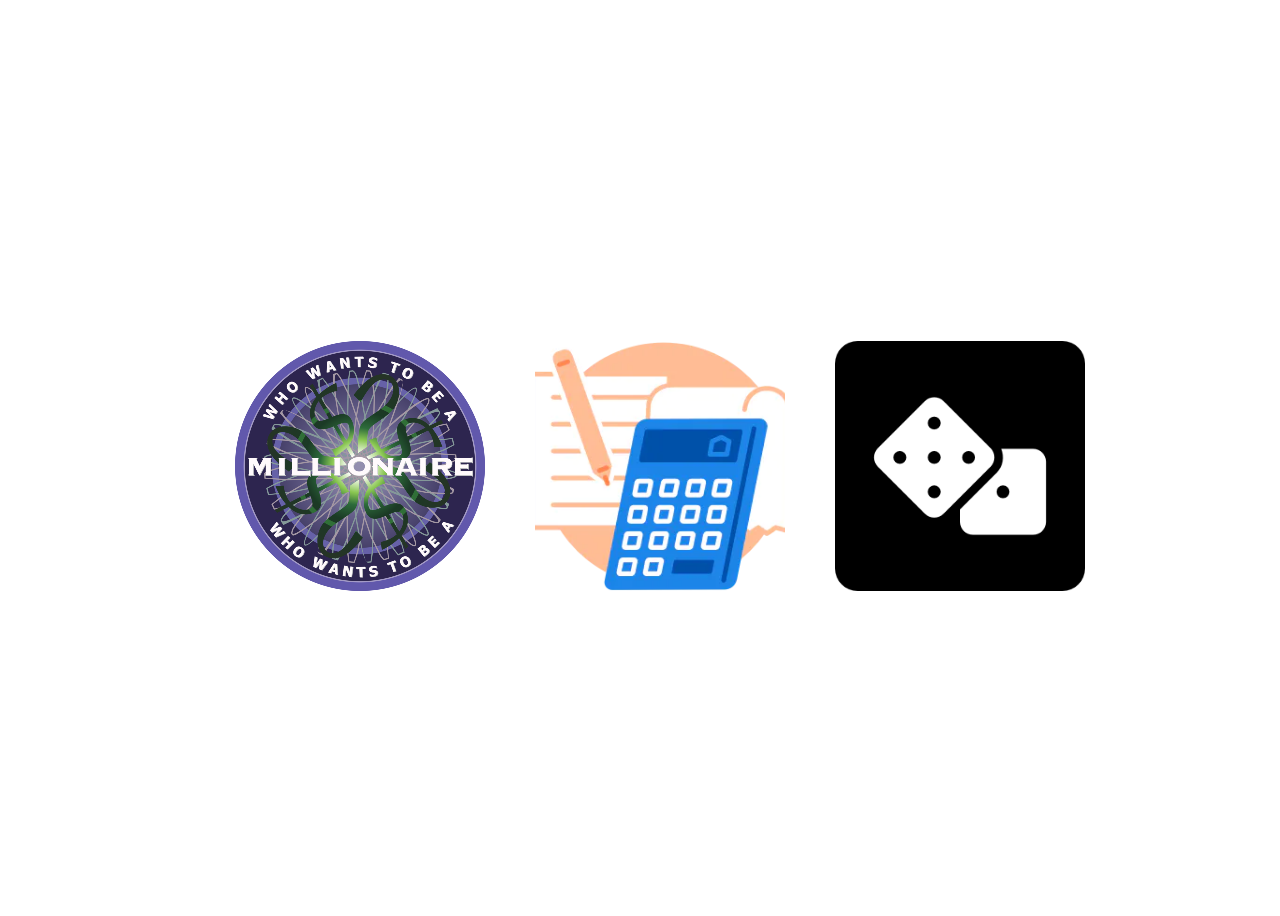
==== index.html @ 4fefc9bc "Add files via upload" ====
<!DOCTYPE html>
<html lang="en">

<head>
    <meta charset="UTF-8">
    <meta http-equiv="X-UA-Compatible" content="IE=edge">
    <meta name="viewport" content="width=device-width, initial-scale=1.0">
    <style>
        html,
        body {
            height: 100%
        }
        
        ul,
        li {
            list-style: none;
        }
        
        .list {
            height: 100%;
            display: flex;
            justify-content: center;
            align-items: center;
            column-gap: 50px;
        }
        
        .item {
            width: 250px;
            height: 250px;
            position: relative;
            transition: 0.7s;
        }
        
        .item:hover {
            transform: scale(1.25);
        }
        
        .item img {
            position: absolute;
            object-fit: cover;
            width: 100%;
            height: 100%;
        }
    </style>
    <title>Document</title>
</head>

<body>
    <ul class="list">
        <li class="item">
            <a href="./Millionaire/index.html"><img src="./img/millionaire.png" alt="millionaire"></a>
        </li>
        <li class="item">
            <a href="./calculator/calculator.html"><img src="./img/calculator.png" alt="calculator"></a>
        </li>
        <li class="item">
            <a href="./randomizer/randomizer.html"><img src="./img/randomizer.png" alt="randomizer"></a>
        </li>
    </ul>
</body>

</html>
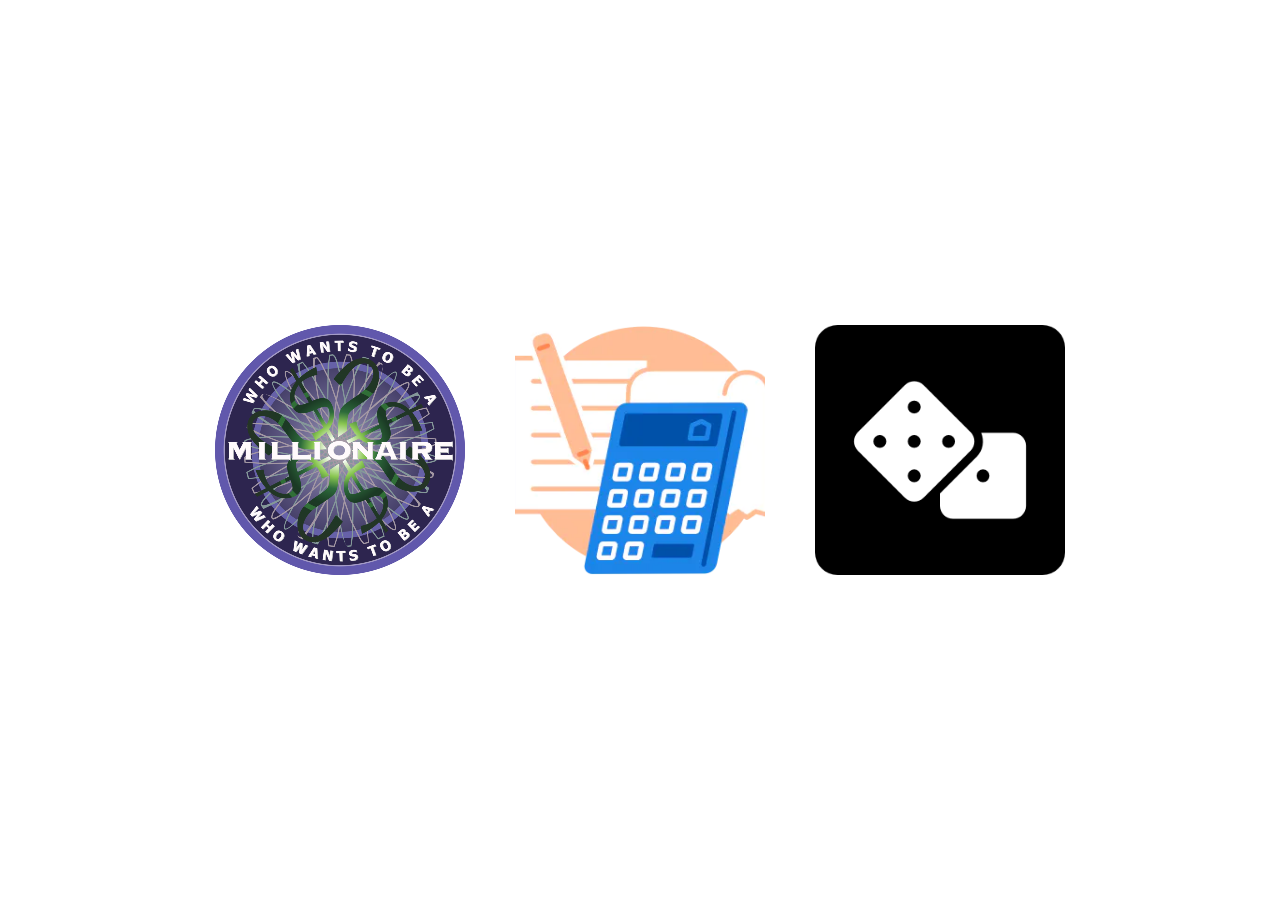
==== commit 935be251: "Update index.html" ====
--- a/index.html
+++ b/index.html
@@ -6,6 +6,11 @@
     <meta http-equiv="X-UA-Compatible" content="IE=edge">
     <meta name="viewport" content="width=device-width, initial-scale=1.0">
     <style>
+        *{
+             box-sizing: border-box;
+            margin:0;
+            padding: 0;
+        }
         html,
         body {
             height: 100%
@@ -59,4 +64,4 @@
     </ul>
 </body>
 
-</html>+</html>
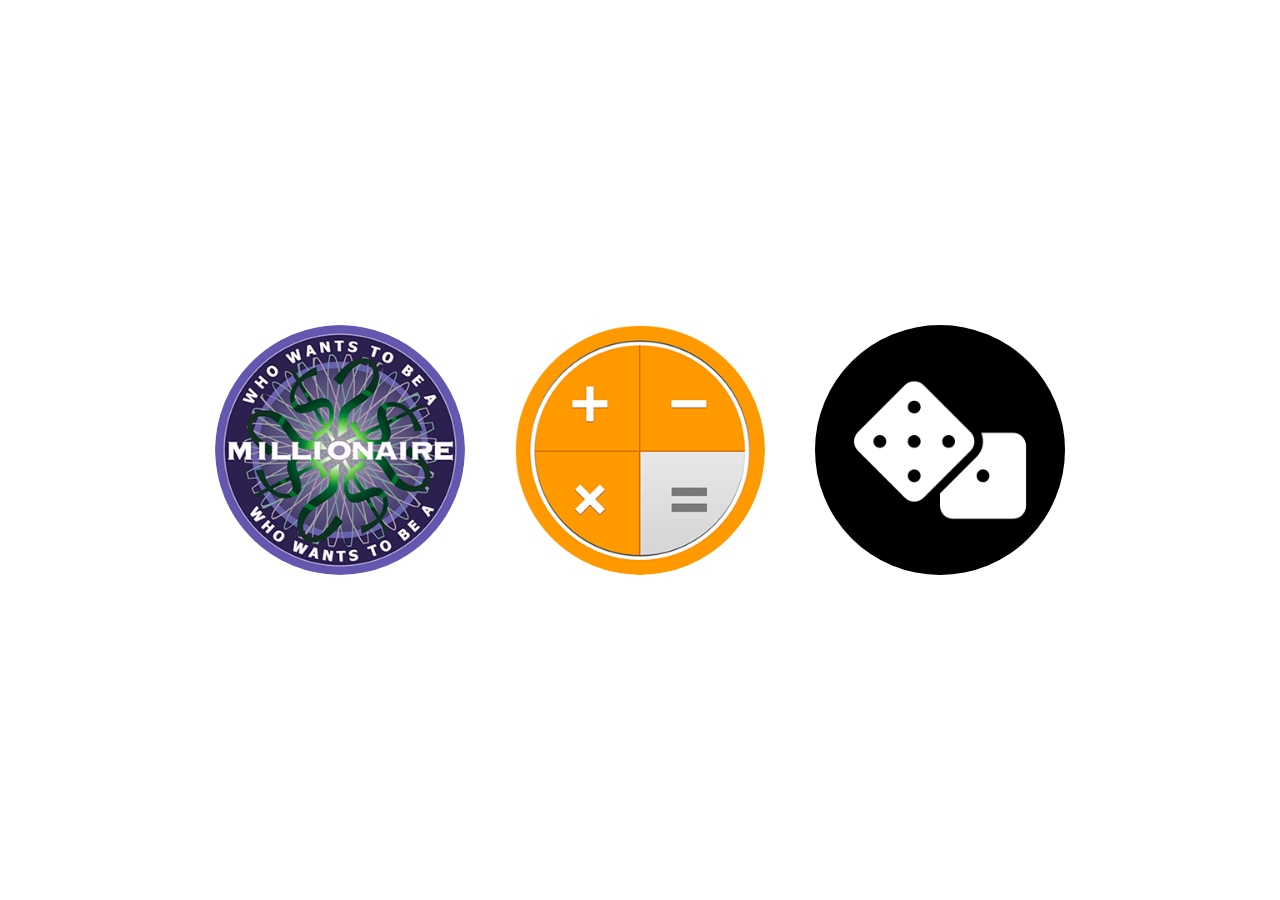
==== commit 578231bb: "Update index.html" ====
--- a/index.html
+++ b/index.html
@@ -6,11 +6,12 @@
     <meta http-equiv="X-UA-Compatible" content="IE=edge">
     <meta name="viewport" content="width=device-width, initial-scale=1.0">
     <style>
-        *{
-             box-sizing: border-box;
-            margin:0;
+        * {
+            box-sizing: border-box;
+            margin: 0;
             padding: 0;
         }
+        
         html,
         body {
             height: 100%
@@ -34,6 +35,8 @@
             height: 250px;
             position: relative;
             transition: 0.7s;
+            border-radius: 50%;
+            overflow: hidden;
         }
         
         .item:hover {
@@ -56,7 +59,7 @@
             <a href="./Millionaire/index.html"><img src="./img/millionaire.png" alt="millionaire"></a>
         </li>
         <li class="item">
-            <a href="./calculator/calculator.html"><img src="./img/calculator.png" alt="calculator"></a>
+            <a href="./calculator/calculator.html"><img src="./img/calc.png" alt="calculator"></a>
         </li>
         <li class="item">
             <a href="./randomizer/randomizer.html"><img src="./img/randomizer.png" alt="randomizer"></a>
